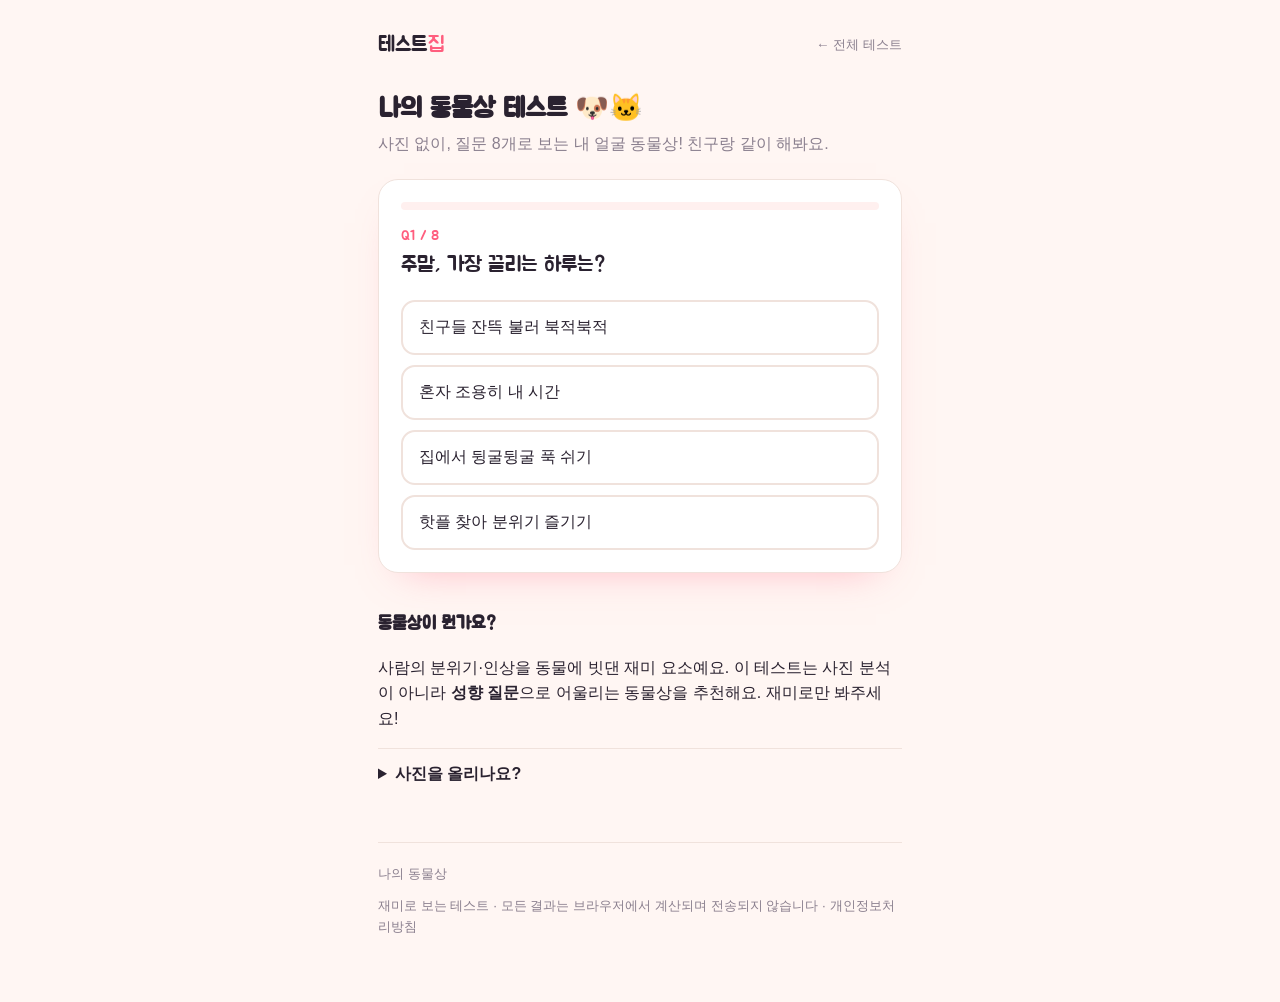
==== animal/index.html @ 75715eb5 "테스트집 v1: 재사용 퀴즈 엔진 + 결과 공유카드 + 동물상 테스트 - 바이럴(공유) 레인, 패시브·공장형(테스트 추가=폴더+배열 한 줄) - 전부 클라이언트 사이드, Jua 폰" ====
<!doctype html>
<html lang="ko">
<head>
<meta charset="utf-8">
<meta name="viewport" content="width=device-width, initial-scale=1">
<title>나의 동물상 테스트 — 질문으로 보는 내 얼굴상 (무료)</title>
<meta name="description" content="사진 없이 질문 8개로 보는 나의 동물상! 강아지상·고양이상·곰상·여우상·토끼상·늑대상 중 나는? 결과 이미지로 저장·공유. 무료 심리테스트.">
<link rel="canonical" href="https://seam0814.github.io/typetest/animal/">
<link rel="stylesheet" href="../style.css">
</head>
<body>
<div class="wrap">
  <div id="site-header"></div>
  <h1>나의 동물상 테스트 🐶🐱</h1>
  <p class="sub">사진 없이, 질문 8개로 보는 내 얼굴 동물상! 친구랑 같이 해봐요.</p>
  <div class="tool" id="quiz"></div>
  <div class="copy">
    <h2>동물상이 뭔가요?</h2>
    <p>사람의 분위기·인상을 동물에 빗댄 재미 요소예요. 이 테스트는 사진 분석이 아니라 <b>성향 질문</b>으로 어울리는 동물상을 추천해요. 재미로만 봐주세요!</p>
    <details><summary>사진을 올리나요?</summary><p>아니요. 질문에 답만 하면 되고, 결과는 브라우저에서 계산돼요. 아무것도 전송·저장되지 않습니다.</p></details>
  </div>
  <div id="site-footer"></div>
</div>
<script>window.SITE_ROOT="../";</script>
<script src="../common.js"></script>
<script>
quiz({
  title:"나의 동물상 테스트",
  results:{
    강아지:{emoji:"🐶",title:"강아지상",desc:"보기만 해도 기분 좋아지는 사랑둥이! 다정하고 친근해서 어디서나 인기 만점이에요."},
    고양이:{emoji:"🐱",title:"고양이상",desc:"시크하지만 알고 보면 다정한 반전 매력. 도도한 분위기에 사람들이 빠져들어요."},
    곰:{emoji:"🐻",title:"곰상",desc:"듬직하고 편안한 든든이. 함께 있으면 마음이 놓이는 분위기의 소유자예요."},
    여우:{emoji:"🦊",title:"여우상",desc:"또렷한 이목구비에 센스까지! 매력적이고 분위기를 휘어잡는 타입이에요."},
    토끼:{emoji:"🐰",title:"토끼상",desc:"맑고 귀여운 청순 매력. 보호본능을 자극하는 사랑스러운 분위기예요."},
    늑대:{emoji:"🐺",title:"늑대상",desc:"카리스마 넘치는 반전 매력. 무심한 듯 강렬한 눈빛이 포인트예요."}
  },
  questions:[
    {q:"주말, 가장 끌리는 하루는?",opts:[
      {t:"친구들 잔뜩 불러 북적북적",score:{강아지:2}},
      {t:"혼자 조용히 내 시간",score:{고양이:2}},
      {t:"집에서 뒹굴뒹굴 푹 쉬기",score:{곰:2}},
      {t:"핫플 찾아 분위기 즐기기",score:{여우:2}}]},
    {q:"친구들이 말하는 내 첫인상은?",opts:[
      {t:"편하고 친근해",score:{강아지:1,곰:1}},
      {t:"도도하고 시크해",score:{고양이:2}},
      {t:"순하고 귀여워",score:{토끼:2}},
      {t:"강렬하고 카리스마 있어",score:{늑대:2}}]},
    {q:"대화할 때 나는?",opts:[
      {t:"리액션 부자, 텐션 담당",score:{강아지:2}},
      {t:"들어주는 편, 말수 적음",score:{곰:1,늑대:1}},
      {t:"필요한 말만 쿨하게",score:{고양이:2}},
      {t:"분위기 메이커, 센스 담당",score:{여우:2}}]},
    {q:"내 눈빛/표정에 가까운 건?",opts:[
      {t:"초롱초롱 맑음",score:{토끼:2}},
      {t:"무심한 듯 강렬",score:{늑대:2}},
      {t:"웃는 상, 선함",score:{강아지:1,곰:1}},
      {t:"또렷하고 세련",score:{여우:1,고양이:1}}]},
    {q:"갈등 상황에서 나는?",opts:[
      {t:"먼저 다가가 풀어",score:{강아지:2}},
      {t:"한 발 물러나 지켜봄",score:{고양이:1,곰:1}},
      {t:"할 말은 분명히 함",score:{늑대:2}},
      {t:"눈치껏 중재",score:{여우:2}}]},
    {q:"좋아하는 패션 무드는?",opts:[
      {t:"깔끔 캐주얼",score:{강아지:1,곰:1}},
      {t:"시크 모노톤",score:{고양이:2}},
      {t:"러블리 파스텔",score:{토끼:2}},
      {t:"시선 끄는 포인트룩",score:{여우:1,늑대:1}}]},
    {q:"친구가 고민 상담하면?",opts:[
      {t:"같이 울고 웃어줌",score:{강아지:2}},
      {t:"묵묵히 곁을 지킴",score:{곰:2}},
      {t:"현실 조언 직설",score:{늑대:2}},
      {t:"센스 있게 분위기 풀어줌",score:{여우:2}}]},
    {q:"나를 한 단어로?",opts:[
      {t:"햇살",score:{강아지:2}},
      {t:"고요",score:{고양이:1,곰:1}},
      {t:"순수",score:{토끼:2}},
      {t:"카리스마",score:{늑대:1,여우:1}}]}
  ]
});
</script>
</body>
</html>
---- style.css ----
:root{
  --bg:#fff6f3; --card:#ffffff; --fg:#2a2230; --muted:#8a7f8e;
  --border:#f0e2dc; --accent:#ff5e7e; --accent2:#ff9a5a; --accent-fg:#fff;
  --soft:#fff0ef; --radius:20px;
  --head:"Jua","Noto Sans KR",sans-serif; --body:-apple-system,BlinkMacSystemFont,"Noto Sans KR",sans-serif;
}
@media (prefers-color-scheme:dark){:root:not([data-theme="light"]){
  --bg:#1a1420;--card:#241b2c;--fg:#f3ecf4;--muted:#b0a4b6;--border:#352a3e;--soft:#2a2033;}}
*{box-sizing:border-box}
body{margin:0;background:var(--bg);color:var(--fg);font-family:var(--body);line-height:1.6}
a{color:var(--accent)}
.wrap{max-width:560px;margin:0 auto;padding:16px 18px 64px}
.sitehead{display:flex;align-items:center;justify-content:space-between;padding:12px 0;margin-bottom:18px}
.brand{font-family:var(--head);font-size:1.3rem;text-decoration:none;color:var(--fg)}
.brand span{color:var(--accent)}
.sitehead .home{font-size:.84rem;color:var(--muted);text-decoration:none}
h1{font-family:var(--head);font-size:1.7rem;margin:.1em 0;line-height:1.3}
p.sub{color:var(--muted);margin:.3em 0 1.4em}
.tool,.card{background:var(--card);border:1px solid var(--border);border-radius:var(--radius);padding:22px;
  box-shadow:0 18px 40px -26px rgba(255,94,126,.5)}
.btn{display:block;width:100%;text-align:center;border:none;cursor:pointer;text-decoration:none;
  padding:16px;border-radius:16px;font-size:1.08rem;font-weight:700;color:#fff;font-family:var(--head);
  background:linear-gradient(100deg,var(--accent),var(--accent2));box-shadow:0 10px 26px -8px rgba(255,94,126,.6);margin-top:16px}
.btn:hover{opacity:.93}
.btn.sec{background:transparent;color:var(--accent);border:2px solid var(--border);box-shadow:none;margin-top:10px}
/* 퀴즈 */
.progress{height:8px;background:var(--soft);border-radius:999px;overflow:hidden;margin-bottom:14px}
.progress .bar{height:100%;background:linear-gradient(90deg,var(--accent),var(--accent2));transition:width .3s}
.qnum{font-family:var(--head);color:var(--accent);font-size:.9rem;margin-bottom:4px}
.q{font-family:var(--head);font-size:1.3rem;margin:.1em 0 1em;line-height:1.35}
.opts{display:flex;flex-direction:column;gap:10px}
.opt{text-align:left;padding:15px 16px;border:2px solid var(--border);border-radius:14px;background:var(--card);
  color:var(--fg);font-size:1rem;cursor:pointer;font-family:inherit;transition:.12s}
.opt:hover{border-color:var(--accent);background:var(--soft);transform:translateY(-1px)}
.rtype{text-align:center;padding:10px 0 6px}
.rtype .remoji{font-size:5rem;line-height:1}
.rtype h2{font-family:var(--head);font-size:1.6rem;margin:.3em 0 .3em;color:var(--accent)}
.rtype p{color:var(--fg);margin:.4em 0}
.err{color:#d33;margin-top:10px;display:none}.err.show{display:block}
/* 홈 */
.grid{display:grid;grid-template-columns:repeat(auto-fill,minmax(150px,1fr));gap:14px;margin-top:10px}
.testcard{display:block;text-decoration:none;color:var(--fg);background:var(--card);border:1px solid var(--border);
  border-radius:var(--radius);padding:20px;text-align:center;transition:.15s;box-shadow:0 14px 34px -26px rgba(255,94,126,.5)}
.testcard:hover{transform:translateY(-3px);border-color:var(--accent)}
.testcard .ic{font-size:2.2rem}
.testcard b{display:block;font-family:var(--head);margin:8px 0 3px}
.testcard small{color:var(--muted)}
.copy{margin-top:36px}.copy h2{font-family:var(--head);font-size:1.15rem;margin:1.3em 0 .4em}
details{border-top:1px solid var(--border);padding:12px 0}details summary{cursor:pointer;font-weight:700}
details p{color:var(--muted);margin:.5em 0 0}
.disc{font-size:.8rem;color:var(--muted);text-align:center;margin-top:16px}
.sitefoot{margin-top:44px;padding-top:20px;border-top:1px solid var(--border);font-size:.84rem;color:var(--muted)}
.sitefoot .fnav{display:flex;flex-wrap:wrap;gap:10px 16px;margin-bottom:10px}
.sitefoot a{color:var(--muted);text-decoration:none}.sitefoot a:hover{color:var(--accent)}
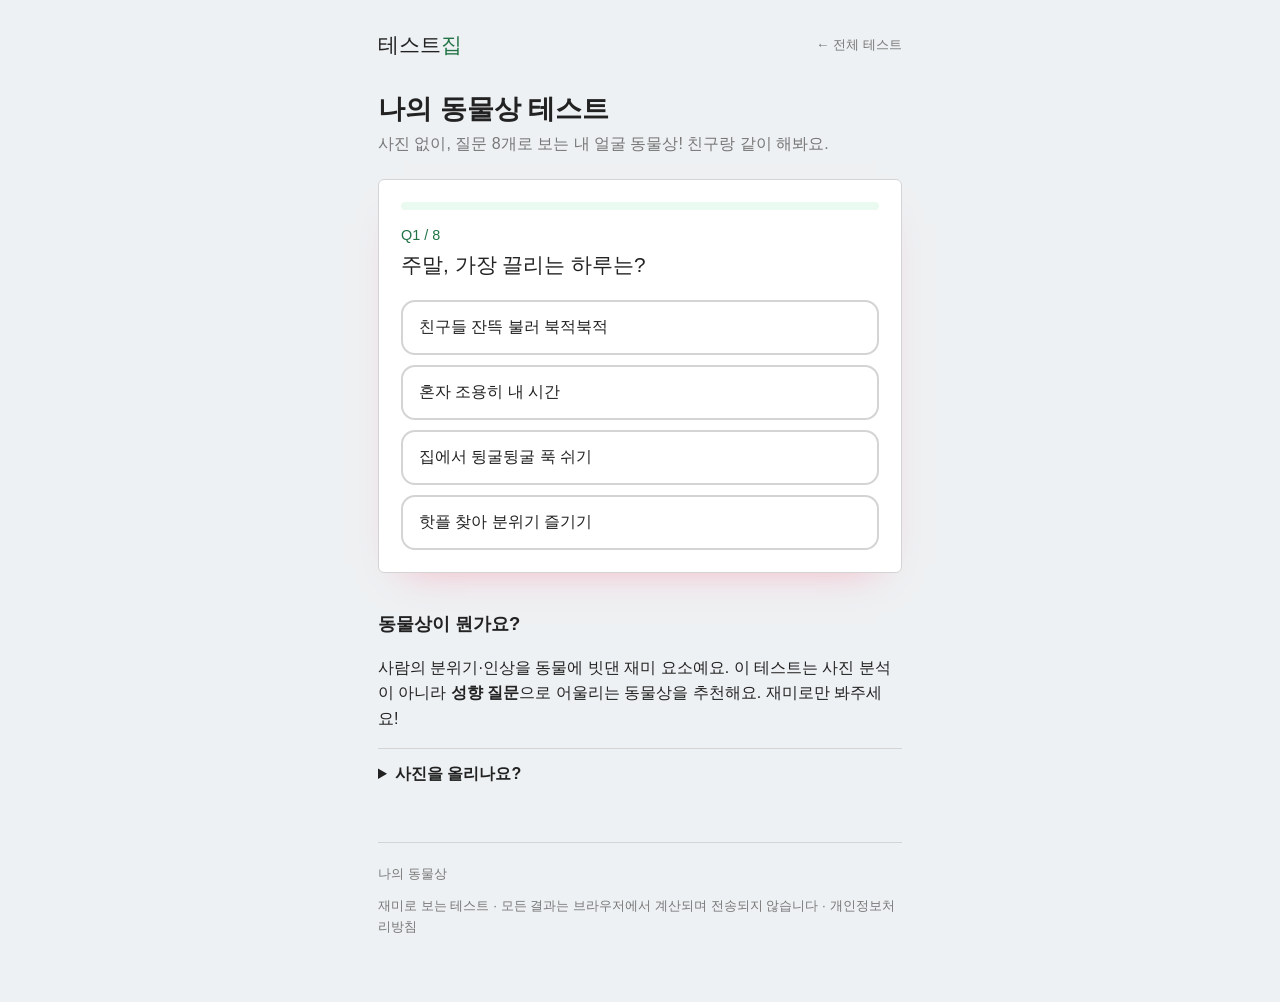
==== commit 0f871998: "typetest 중립 사무실 테마로 리테마(핑크·그라데이션 제거), 이모지 전부 제거 — 회사에서 보기 무난하게 Co-Authored-By: Claude Opus 4.8 <nore" ====
--- a/animal/index.html
+++ b/animal/index.html
@@ -11,7 +11,7 @@
 <body>
 <div class="wrap">
   <div id="site-header"></div>
-  <h1>나의 동물상 테스트 🐶🐱</h1>
+  <h1>나의 동물상 테스트</h1>
   <p class="sub">사진 없이, 질문 8개로 보는 내 얼굴 동물상! 친구랑 같이 해봐요.</p>
   <div class="tool" id="quiz"></div>
   <div class="copy">
@@ -27,12 +27,12 @@
 quiz({
   title:"나의 동물상 테스트",
   results:{
-    강아지:{emoji:"🐶",title:"강아지상",desc:"보기만 해도 기분 좋아지는 사랑둥이! 다정하고 친근해서 어디서나 인기 만점이에요."},
-    고양이:{emoji:"🐱",title:"고양이상",desc:"시크하지만 알고 보면 다정한 반전 매력. 도도한 분위기에 사람들이 빠져들어요."},
-    곰:{emoji:"🐻",title:"곰상",desc:"듬직하고 편안한 든든이. 함께 있으면 마음이 놓이는 분위기의 소유자예요."},
-    여우:{emoji:"🦊",title:"여우상",desc:"또렷한 이목구비에 센스까지! 매력적이고 분위기를 휘어잡는 타입이에요."},
-    토끼:{emoji:"🐰",title:"토끼상",desc:"맑고 귀여운 청순 매력. 보호본능을 자극하는 사랑스러운 분위기예요."},
-    늑대:{emoji:"🐺",title:"늑대상",desc:"카리스마 넘치는 반전 매력. 무심한 듯 강렬한 눈빛이 포인트예요."}
+    강아지:{emoji:"",title:"강아지상",desc:"보기만 해도 기분 좋아지는 사랑둥이! 다정하고 친근해서 어디서나 인기 만점이에요."},
+    고양이:{emoji:"",title:"고양이상",desc:"시크하지만 알고 보면 다정한 반전 매력. 도도한 분위기에 사람들이 빠져들어요."},
+    곰:{emoji:"",title:"곰상",desc:"듬직하고 편안한 든든이. 함께 있으면 마음이 놓이는 분위기의 소유자예요."},
+    여우:{emoji:"",title:"여우상",desc:"또렷한 이목구비에 센스까지! 매력적이고 분위기를 휘어잡는 타입이에요."},
+    토끼:{emoji:"",title:"토끼상",desc:"맑고 귀여운 청순 매력. 보호본능을 자극하는 사랑스러운 분위기예요."},
+    늑대:{emoji:"",title:"늑대상",desc:"카리스마 넘치는 반전 매력. 무심한 듯 강렬한 눈빛이 포인트예요."}
   },
   questions:[
     {q:"주말, 가장 끌리는 하루는?",opts:[
--- a/style.css
+++ b/style.css
@@ -1,11 +1,11 @@
 :root{
-  --bg:#fff6f3; --card:#ffffff; --fg:#2a2230; --muted:#8a7f8e;
-  --border:#f0e2dc; --accent:#ff5e7e; --accent2:#ff9a5a; --accent-fg:#fff;
-  --soft:#fff0ef; --radius:20px;
-  --head:"Jua","Noto Sans KR",sans-serif; --body:-apple-system,BlinkMacSystemFont,"Noto Sans KR",sans-serif;
+  --bg:#eef1f3; --card:#ffffff; --fg:#222; --muted:#777;
+  --border:#d4d4d4; --accent:#217346; --accent2:#1b5e20; --accent-fg:#fff;
+  --soft:#eafaf0; --radius:6px;
+  --head:-apple-system,BlinkMacSystemFont,"맑은 고딕","Malgun Gothic","Noto Sans KR",sans-serif; --body:-apple-system,BlinkMacSystemFont,"맑은 고딕","Malgun Gothic","Noto Sans KR",sans-serif;
 }
 @media (prefers-color-scheme:dark){:root:not([data-theme="light"]){
-  --bg:#1a1420;--card:#241b2c;--fg:#f3ecf4;--muted:#b0a4b6;--border:#352a3e;--soft:#2a2033;}}
+  --bg:#1a1a1a;--card:#242424;--fg:#eee;--muted:#aaa;--border:#3a3a3a;--soft:#223322;}}
 *{box-sizing:border-box}
 body{margin:0;background:var(--bg);color:var(--fg);font-family:var(--body);line-height:1.6}
 a{color:var(--accent)}
@@ -20,12 +20,12 @@
   box-shadow:0 18px 40px -26px rgba(255,94,126,.5)}
 .btn{display:block;width:100%;text-align:center;border:none;cursor:pointer;text-decoration:none;
   padding:16px;border-radius:16px;font-size:1.08rem;font-weight:700;color:#fff;font-family:var(--head);
-  background:linear-gradient(100deg,var(--accent),var(--accent2));box-shadow:0 10px 26px -8px rgba(255,94,126,.6);margin-top:16px}
+  background:var(--accent);box-shadow:none;margin-top:16px}
 .btn:hover{opacity:.93}
 .btn.sec{background:transparent;color:var(--accent);border:2px solid var(--border);box-shadow:none;margin-top:10px}
 /* 퀴즈 */
 .progress{height:8px;background:var(--soft);border-radius:999px;overflow:hidden;margin-bottom:14px}
-.progress .bar{height:100%;background:linear-gradient(90deg,var(--accent),var(--accent2));transition:width .3s}
+.progress .bar{height:100%;background:var(--accent);transition:width .3s}
 .qnum{font-family:var(--head);color:var(--accent);font-size:.9rem;margin-bottom:4px}
 .q{font-family:var(--head);font-size:1.3rem;margin:.1em 0 1em;line-height:1.35}
 .opts{display:flex;flex-direction:column;gap:10px}
@@ -33,7 +33,7 @@
   color:var(--fg);font-size:1rem;cursor:pointer;font-family:inherit;transition:.12s}
 .opt:hover{border-color:var(--accent);background:var(--soft);transform:translateY(-1px)}
 .rtype{text-align:center;padding:10px 0 6px}
-.rtype .remoji{font-size:5rem;line-height:1}
+.rtype .remoji{font-size:0;line-height:1;display:none}
 .rtype h2{font-family:var(--head);font-size:1.6rem;margin:.3em 0 .3em;color:var(--accent)}
 .rtype p{color:var(--fg);margin:.4em 0}
 .err{color:#d33;margin-top:10px;display:none}.err.show{display:block}
@@ -42,7 +42,7 @@
 .testcard{display:block;text-decoration:none;color:var(--fg);background:var(--card);border:1px solid var(--border);
   border-radius:var(--radius);padding:20px;text-align:center;transition:.15s;box-shadow:0 14px 34px -26px rgba(255,94,126,.5)}
 .testcard:hover{transform:translateY(-3px);border-color:var(--accent)}
-.testcard .ic{font-size:2.2rem}
+.testcard .ic{font-size:0;display:none}
 .testcard b{display:block;font-family:var(--head);margin:8px 0 3px}
 .testcard small{color:var(--muted)}
 .copy{margin-top:36px}.copy h2{font-family:var(--head);font-size:1.15rem;margin:1.3em 0 .4em}
